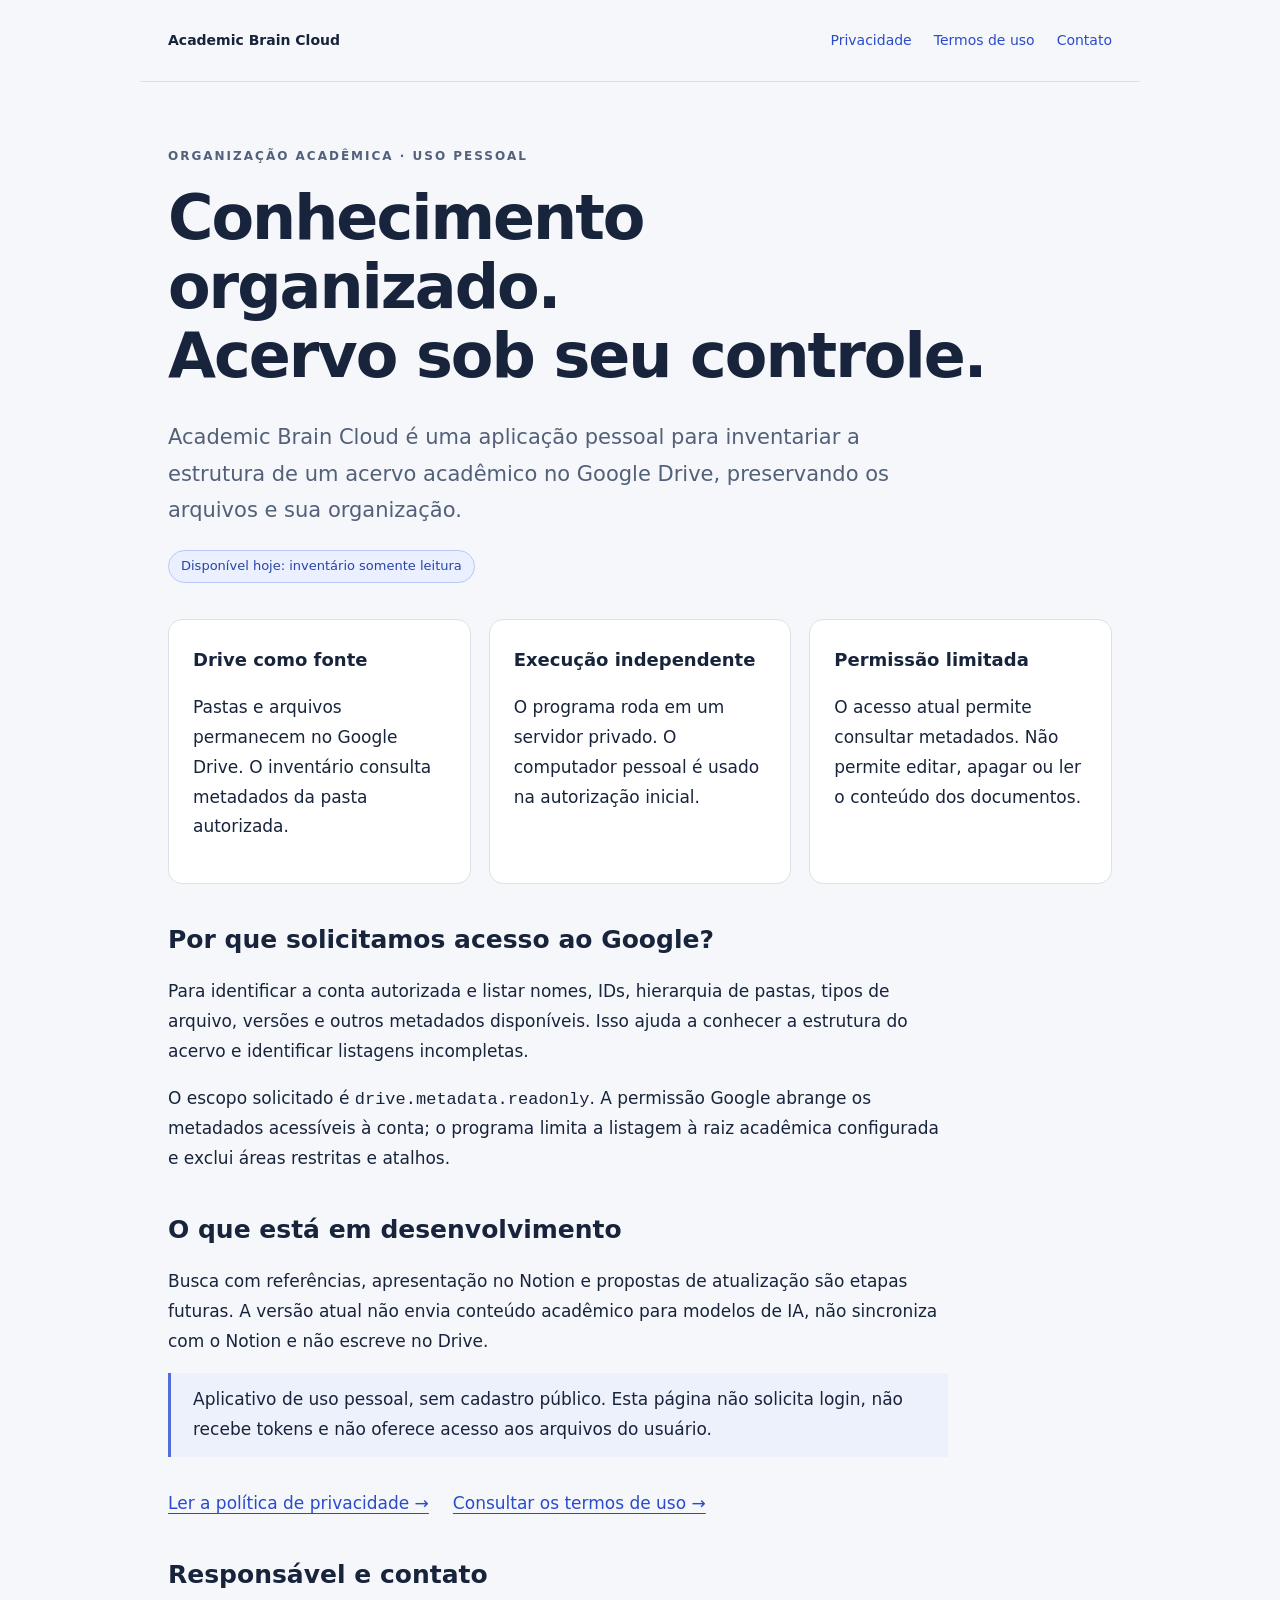
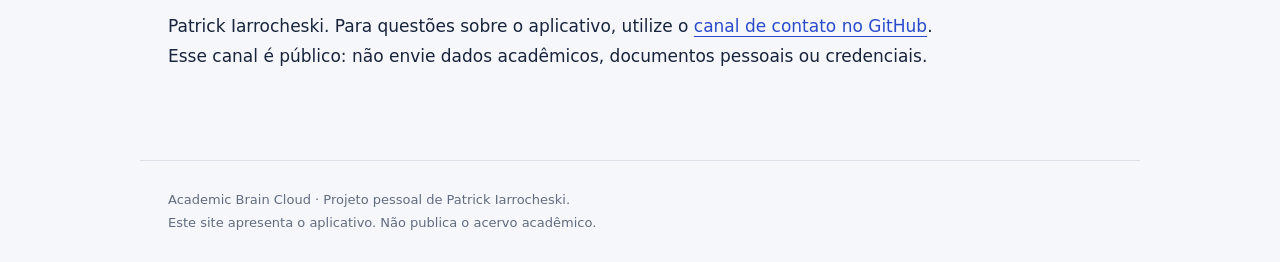
==== index.html @ 2a7a2a2e "feat: publica apresentação, privacidade e termos do Academic Brain" ====
<!doctype html><html lang="pt-BR"><head><meta charset="utf-8"><meta name="viewport" content="width=device-width,initial-scale=1"><meta name="description" content="Academic Brain Cloud: inventário privado de metadados do Google Drive acadêmico. Informações do aplicativo, privacidade e termos."><title>Início · Academic Brain Cloud</title><link rel="stylesheet" href="style.css"></head><body><header><a class="brand" href="./">Academic Brain Cloud</a><nav aria-label="Navegação principal"><a href="privacidade/">Privacidade</a><a href="termos/">Termos de uso</a><a href="https://github.com/patrickdevv/academic-brain-site/issues">Contato</a></nav></header><main><div class="eyebrow">Organização acadêmica · Uso pessoal</div><h1>Conhecimento organizado.<br>Acervo sob seu controle.</h1><p class="lead">Academic Brain Cloud é uma aplicação pessoal para inventariar a estrutura de um acervo acadêmico no Google Drive, preservando os arquivos e sua organização.</p><span class="tag">Disponível hoje: inventário somente leitura</span><div class="cards"><section class="card"><h3>Drive como fonte</h3><p>Pastas e arquivos permanecem no Google Drive. O inventário consulta metadados da pasta autorizada.</p></section><section class="card"><h3>Execução independente</h3><p>O programa roda em um servidor privado. O computador pessoal é usado na autorização inicial.</p></section><section class="card"><h3>Permissão limitada</h3><p>O acesso atual permite consultar metadados. Não permite editar, apagar ou ler o conteúdo dos documentos.</p></section></div><section class="body"><h2>Por que solicitamos acesso ao Google?</h2><p>Para identificar a conta autorizada e listar nomes, IDs, hierarquia de pastas, tipos de arquivo, versões e outros metadados disponíveis. Isso ajuda a conhecer a estrutura do acervo e identificar listagens incompletas.</p><p>O escopo solicitado é <code>drive.metadata.readonly</code>. A permissão Google abrange os metadados acessíveis à conta; o programa limita a listagem à raiz acadêmica configurada e exclui áreas restritas e atalhos.</p><h2>O que está em desenvolvimento</h2><p>Busca com referências, apresentação no Notion e propostas de atualização são etapas futuras. A versão atual não envia conteúdo acadêmico para modelos de IA, não sincroniza com o Notion e não escreve no Drive.</p><div class="note">Aplicativo de uso pessoal, sem cadastro público. Esta página não solicita login, não recebe tokens e não oferece acesso aos arquivos do usuário.</div><div class="links"><a href="privacidade/">Ler a política de privacidade →</a><a href="termos/">Consultar os termos de uso →</a></div><h2>Responsável e contato</h2><p>Patrick Iarrocheski. Para questões sobre o aplicativo, utilize o <a href="https://github.com/patrickdevv/academic-brain-site/issues">canal de contato no GitHub</a>. Esse canal é público: não envie dados acadêmicos, documentos pessoais ou credenciais.</p></section></main><footer>Academic Brain Cloud · Projeto pessoal de Patrick Iarrocheski.<br>Este site apresenta o aplicativo. Não publica o acervo acadêmico.</footer></body></html>
---- style.css ----
*{box-sizing:border-box}body{margin:0;background:#f6f7fb;color:#18243b;font:17px/1.75 system-ui,-apple-system,sans-serif}a{color:#294bcc;text-underline-offset:4px}a:focus-visible{outline:3px solid #8565db;outline-offset:5px}header,main,footer{max-width:1000px;margin:auto;padding:28px}header{display:flex;justify-content:space-between;gap:24px;align-items:center;border-bottom:1px solid #dce0e9}nav{display:flex;gap:22px;flex-wrap:wrap}header a{text-decoration:none;font-size:14px}.brand{font-weight:750;color:#18243b}main{padding-top:64px;padding-bottom:72px}h1{font-size:clamp(36px,6vw,62px);line-height:1.12;letter-spacing:-2px;max-width:850px;margin:16px 0 28px}h2{font-size:25px;line-height:1.3;margin-top:40px}h3{font-size:18px;margin-top:0}.eyebrow{font-size:12px;font-weight:750;letter-spacing:2px;text-transform:uppercase;color:#53617b}.lead{font-size:21px;color:#526079;max-width:760px}.cards{display:grid;grid-template-columns:repeat(3,1fr);gap:18px;margin:36px 0}.card{border:1px solid #dce0e9;background:white;border-radius:14px;padding:24px}.tag{display:inline-block;border:1px solid #b9c7f7;background:#eaf0ff;color:#2845a5;border-radius:30px;padding:4px 12px;font-size:13px}.body{max-width:780px}.note{border-left:3px solid #526ed9;padding:12px 22px;background:#edf1fb}.links{display:flex;gap:24px;flex-wrap:wrap;margin-top:32px}footer{border-top:1px solid #dce0e9;color:#606c80;font-size:13px}li{margin-bottom:10px}@media(max-width:650px){header{align-items:flex-start;flex-direction:column}.cards{grid-template-columns:1fr}main{padding-top:40px}h1{letter-spacing:-1px}}
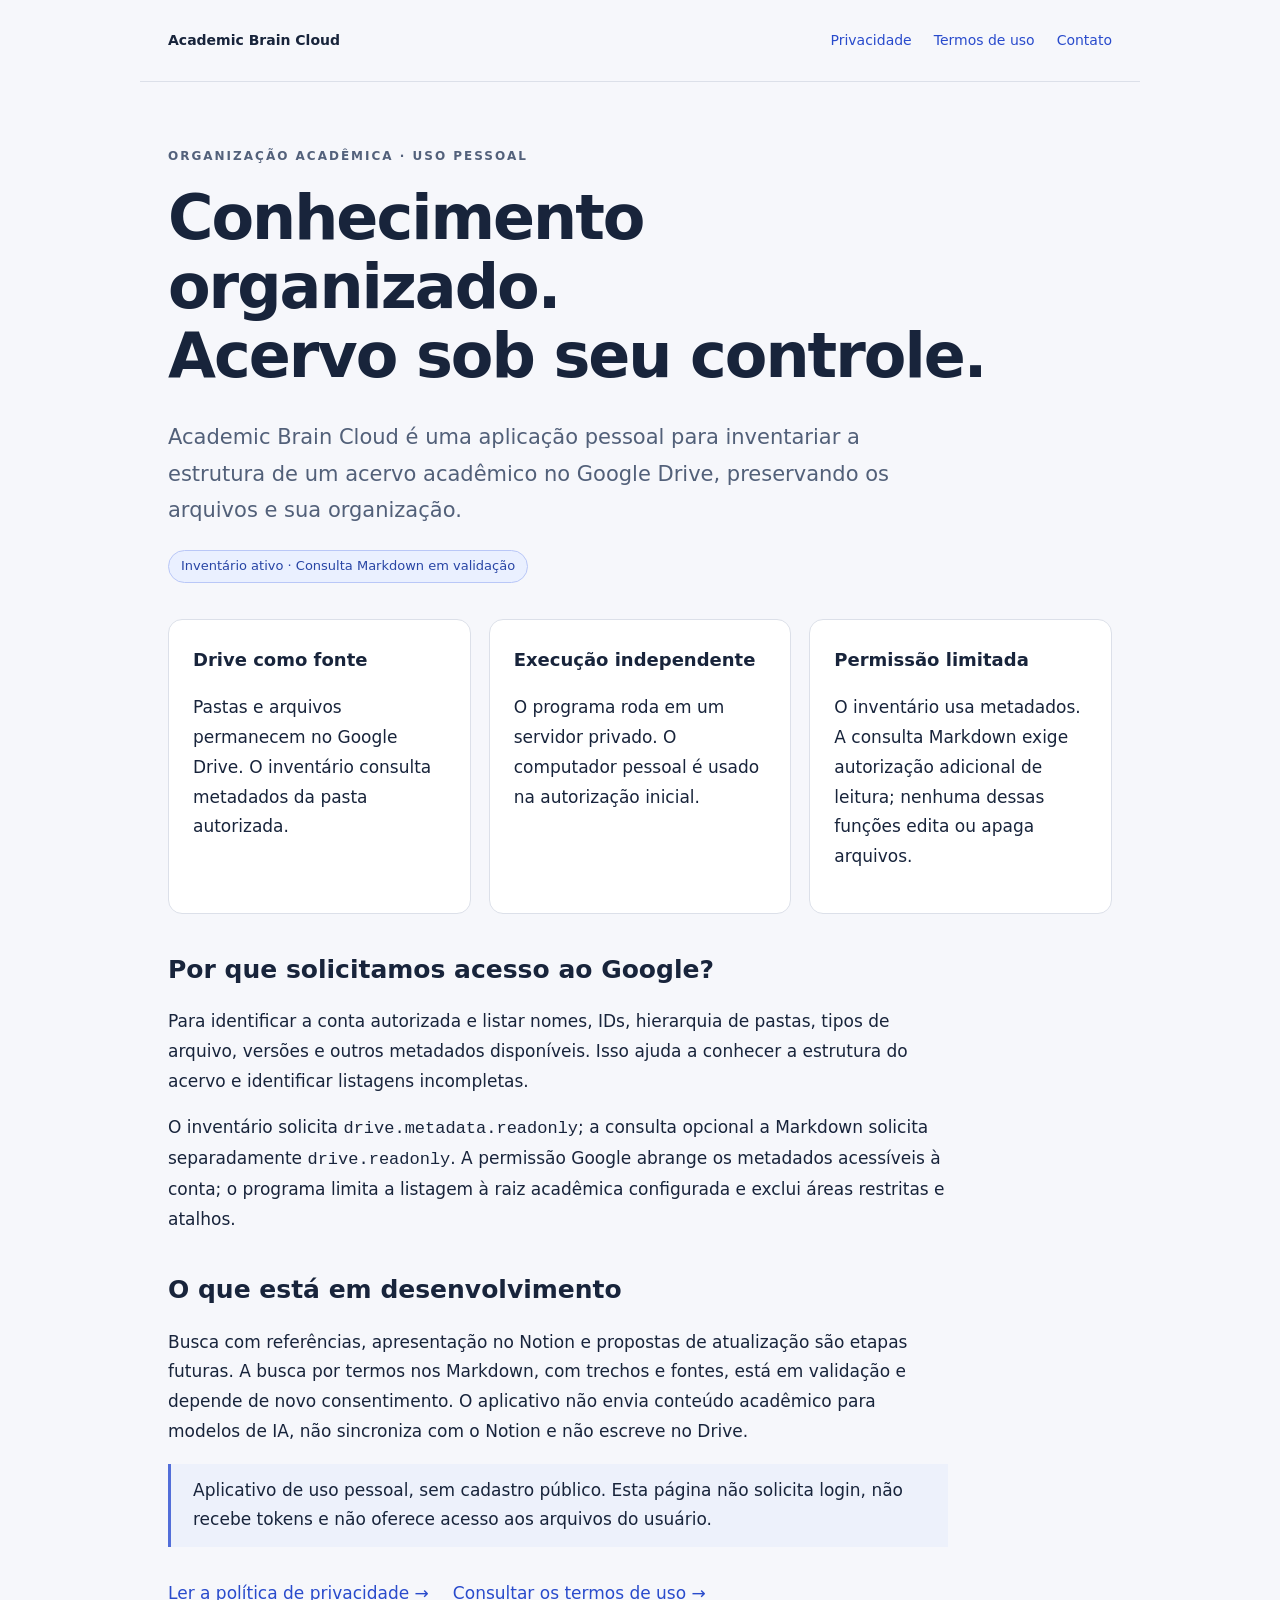
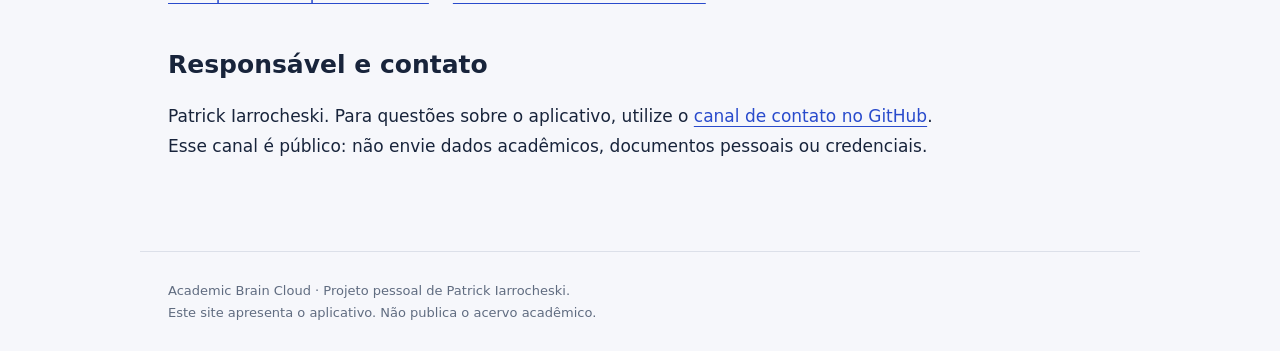
==== commit bf45fdba: "docs: descreve leitura opcional de Markdown antes do novo consentimento" ====
--- a/index.html
+++ b/index.html
@@ -1 +1 @@
-<!doctype html><html lang="pt-BR"><head><meta charset="utf-8"><meta name="viewport" content="width=device-width,initial-scale=1"><meta name="description" content="Academic Brain Cloud: inventário privado de metadados do Google Drive acadêmico. Informações do aplicativo, privacidade e termos."><title>Início · Academic Brain Cloud</title><link rel="stylesheet" href="style.css"></head><body><header><a class="brand" href="./">Academic Brain Cloud</a><nav aria-label="Navegação principal"><a href="privacidade/">Privacidade</a><a href="termos/">Termos de uso</a><a href="https://github.com/patrickdevv/academic-brain-site/issues">Contato</a></nav></header><main><div class="eyebrow">Organização acadêmica · Uso pessoal</div><h1>Conhecimento organizado.<br>Acervo sob seu controle.</h1><p class="lead">Academic Brain Cloud é uma aplicação pessoal para inventariar a estrutura de um acervo acadêmico no Google Drive, preservando os arquivos e sua organização.</p><span class="tag">Disponível hoje: inventário somente leitura</span><div class="cards"><section class="card"><h3>Drive como fonte</h3><p>Pastas e arquivos permanecem no Google Drive. O inventário consulta metadados da pasta autorizada.</p></section><section class="card"><h3>Execução independente</h3><p>O programa roda em um servidor privado. O computador pessoal é usado na autorização inicial.</p></section><section class="card"><h3>Permissão limitada</h3><p>O acesso atual permite consultar metadados. Não permite editar, apagar ou ler o conteúdo dos documentos.</p></section></div><section class="body"><h2>Por que solicitamos acesso ao Google?</h2><p>Para identificar a conta autorizada e listar nomes, IDs, hierarquia de pastas, tipos de arquivo, versões e outros metadados disponíveis. Isso ajuda a conhecer a estrutura do acervo e identificar listagens incompletas.</p><p>O escopo solicitado é <code>drive.metadata.readonly</code>. A permissão Google abrange os metadados acessíveis à conta; o programa limita a listagem à raiz acadêmica configurada e exclui áreas restritas e atalhos.</p><h2>O que está em desenvolvimento</h2><p>Busca com referências, apresentação no Notion e propostas de atualização são etapas futuras. A versão atual não envia conteúdo acadêmico para modelos de IA, não sincroniza com o Notion e não escreve no Drive.</p><div class="note">Aplicativo de uso pessoal, sem cadastro público. Esta página não solicita login, não recebe tokens e não oferece acesso aos arquivos do usuário.</div><div class="links"><a href="privacidade/">Ler a política de privacidade →</a><a href="termos/">Consultar os termos de uso →</a></div><h2>Responsável e contato</h2><p>Patrick Iarrocheski. Para questões sobre o aplicativo, utilize o <a href="https://github.com/patrickdevv/academic-brain-site/issues">canal de contato no GitHub</a>. Esse canal é público: não envie dados acadêmicos, documentos pessoais ou credenciais.</p></section></main><footer>Academic Brain Cloud · Projeto pessoal de Patrick Iarrocheski.<br>Este site apresenta o aplicativo. Não publica o acervo acadêmico.</footer></body></html>+<!doctype html><html lang="pt-BR"><head><meta charset="utf-8"><meta name="viewport" content="width=device-width,initial-scale=1"><meta name="description" content="Academic Brain Cloud: inventário privado de metadados do Google Drive acadêmico. Informações do aplicativo, privacidade e termos."><title>Início · Academic Brain Cloud</title><link rel="stylesheet" href="style.css"></head><body><header><a class="brand" href="./">Academic Brain Cloud</a><nav aria-label="Navegação principal"><a href="privacidade/">Privacidade</a><a href="termos/">Termos de uso</a><a href="https://github.com/patrickdevv/academic-brain-site/issues">Contato</a></nav></header><main><div class="eyebrow">Organização acadêmica · Uso pessoal</div><h1>Conhecimento organizado.<br>Acervo sob seu controle.</h1><p class="lead">Academic Brain Cloud é uma aplicação pessoal para inventariar a estrutura de um acervo acadêmico no Google Drive, preservando os arquivos e sua organização.</p><span class="tag">Inventário ativo · Consulta Markdown em validação</span><div class="cards"><section class="card"><h3>Drive como fonte</h3><p>Pastas e arquivos permanecem no Google Drive. O inventário consulta metadados da pasta autorizada.</p></section><section class="card"><h3>Execução independente</h3><p>O programa roda em um servidor privado. O computador pessoal é usado na autorização inicial.</p></section><section class="card"><h3>Permissão limitada</h3><p>O inventário usa metadados. A consulta Markdown exige autorização adicional de leitura; nenhuma dessas funções edita ou apaga arquivos.</p></section></div><section class="body"><h2>Por que solicitamos acesso ao Google?</h2><p>Para identificar a conta autorizada e listar nomes, IDs, hierarquia de pastas, tipos de arquivo, versões e outros metadados disponíveis. Isso ajuda a conhecer a estrutura do acervo e identificar listagens incompletas.</p><p>O inventário solicita <code>drive.metadata.readonly</code>; a consulta opcional a Markdown solicita separadamente <code>drive.readonly</code>. A permissão Google abrange os metadados acessíveis à conta; o programa limita a listagem à raiz acadêmica configurada e exclui áreas restritas e atalhos.</p><h2>O que está em desenvolvimento</h2><p>Busca com referências, apresentação no Notion e propostas de atualização são etapas futuras. A busca por termos nos Markdown, com trechos e fontes, está em validação e depende de novo consentimento. O aplicativo não envia conteúdo acadêmico para modelos de IA, não sincroniza com o Notion e não escreve no Drive.</p><div class="note">Aplicativo de uso pessoal, sem cadastro público. Esta página não solicita login, não recebe tokens e não oferece acesso aos arquivos do usuário.</div><div class="links"><a href="privacidade/">Ler a política de privacidade →</a><a href="termos/">Consultar os termos de uso →</a></div><h2>Responsável e contato</h2><p>Patrick Iarrocheski. Para questões sobre o aplicativo, utilize o <a href="https://github.com/patrickdevv/academic-brain-site/issues">canal de contato no GitHub</a>. Esse canal é público: não envie dados acadêmicos, documentos pessoais ou credenciais.</p></section></main><footer>Academic Brain Cloud · Projeto pessoal de Patrick Iarrocheski.<br>Este site apresenta o aplicativo. Não publica o acervo acadêmico.</footer></body></html>
